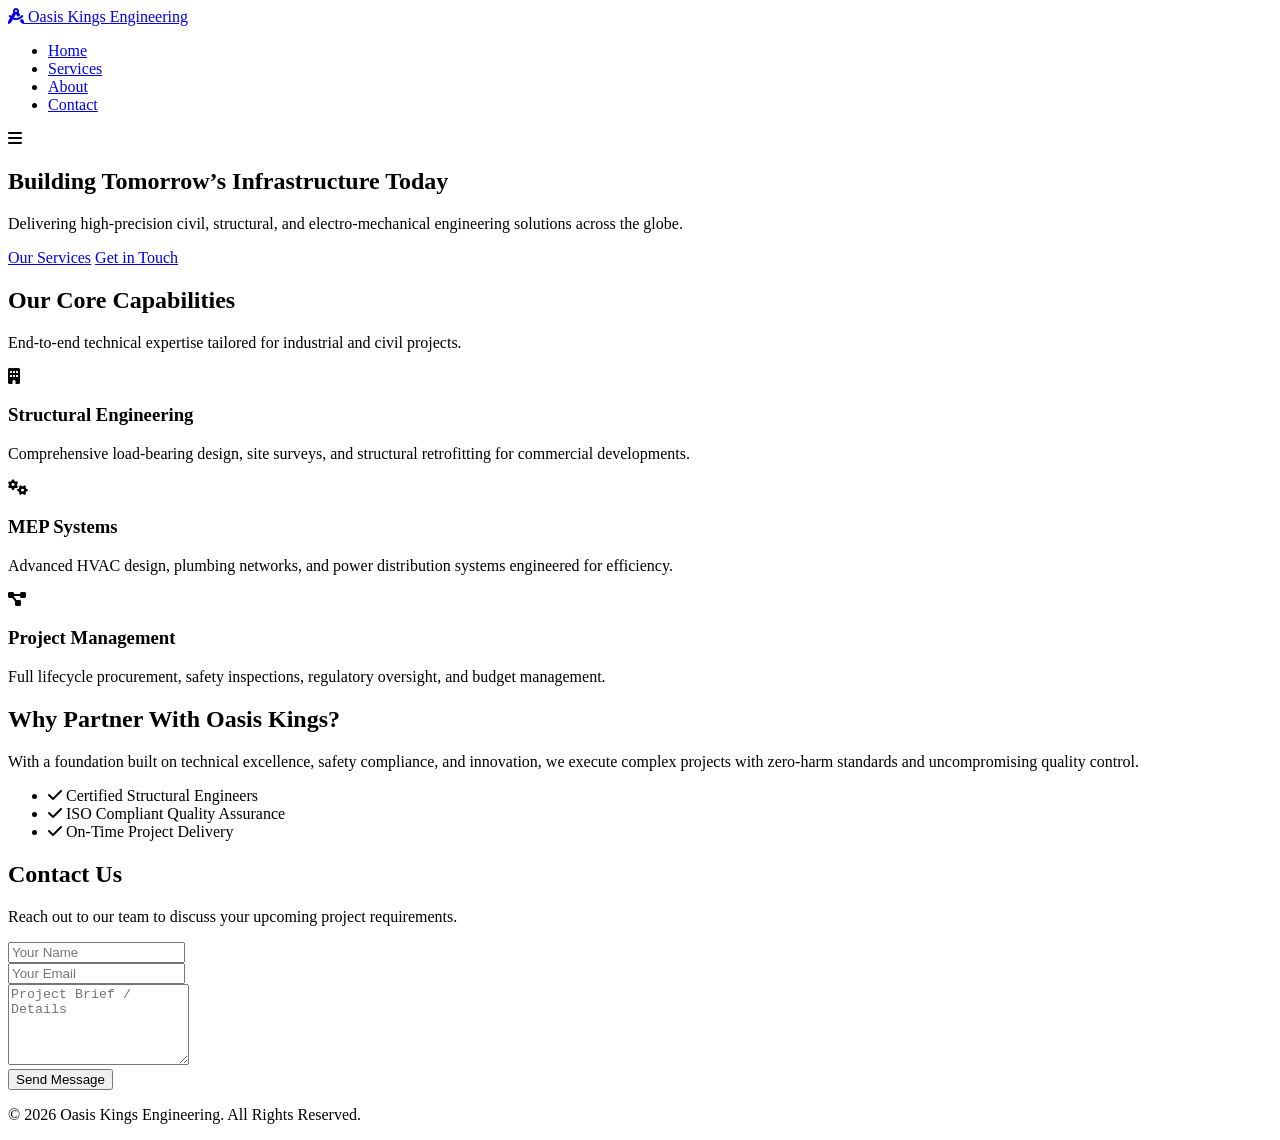
==== gem.html @ 1100aa2b "Add files via upload" ====
<!DOCTYPE html>
<html lang="en">
<head>
    <meta charset="UTF-8">
    <meta name="viewport" content="width=device-width, initial-scale=1.0">
    <title>Oasis Kings Engineering | Precision Engineering Solutions</title>
    <link rel="stylesheet" href="style.css">
    <link rel="stylesheet" href="https://cdnjs.cloudflare.com/ajax/libs/font-awesome/6.4.0/css/all.min.css">
</head>
<body>

    <header>
        <nav class="navbar">
            <a href="#" class="logo">
                <i class="fa-solid fa-compass-drafting"></i> Oasis Kings <span>Engineering</span>
            </a>
            <ul class="nav-links" id="navLinks">
                <li><a href="#home">Home</a></li>
                <li><a href="#services">Services</a></li>
                <li><a href="#about">About</a></li>
                <li><a href="#contact">Contact</a></li>
            </ul>
            <div class="menu-toggle" id="mobileMenu">
                <i class="fa-solid fa-bars"></i>
            </div>
        </nav>
    </header>

    <section id="home" class="hero">
        <div class="hero-content">
            <h1>Building Tomorrow’s Infrastructure Today</h1>
            <p>Delivering high-precision civil, structural, and electro-mechanical engineering solutions across the globe.</p>
            <div class="hero-buttons">
                <a href="#services" class="btn primary-btn">Our Services</a>
                <a href="#contact" class="btn secondary-btn">Get in Touch</a>
            </div>
        </div>
    </section>

    <section id="services" class="services">
        <div class="section-title">
            <h2>Our Core Capabilities</h2>
            <p>End-to-end technical expertise tailored for industrial and civil projects.</p>
        </div>
        <div class="services-grid">
            <div class="service-card">
                <i class="fa-solid fa-building"></i>
                <h3>Structural Engineering</h3>
                <p>Comprehensive load-bearing design, site surveys, and structural retrofitting for commercial developments.</p>
            </div>
            <div class="service-card">
                <i class="fa-solid fa-gears"></i>
                <h3>MEP Systems</h3>
                <p>Advanced HVAC design, plumbing networks, and power distribution systems engineered for efficiency.</p>
            </div>
            <div class="service-card">
                <i class="fa-solid fa-diagram-project"></i>
                <h3>Project Management</h3>
                <p>Full lifecycle procurement, safety inspections, regulatory oversight, and budget management.</p>
            </div>
        </div>
    </section>

    <section id="about" class="about">
        <div class="about-container">
            <div class="about-text">
                <h2>Why Partner With Oasis Kings?</h2>
                <p>With a foundation built on technical excellence, safety compliance, and innovation, we execute complex projects with zero-harm standards and uncompromising quality control.</p>
                <ul>
                    <li><i class="fa-solid fa-check"></i> Certified Structural Engineers</li>
                    <li><i class="fa-solid fa-check"></i> ISO Compliant Quality Assurance</li>
                    <li><i class="fa-solid fa-check"></i> On-Time Project Delivery</li>
                </ul>
            </div>
        </div>
    </section>

    <section id="contact" class="contact">
        <div class="section-title">
            <h2>Contact Us</h2>
            <p>Reach out to our team to discuss your upcoming project requirements.</p>
        </div>
        <form id="contactForm" class="contact-form">
            <div class="input-group">
                <input type="text" id="name" placeholder="Your Name" required>
            </div>
            <div class="input-group">
                <input type="email" id="email" placeholder="Your Email" required>
            </div>
            <div class="input-group">
                <textarea id="message" rows="5" placeholder="Project Brief / Details" required></textarea>
            </div>
            <button type="submit" class="btn primary-btn">Send Message</button>
            <p id="formStatus" class="form-status"></p>
        </form>
    </section>

    <footer>
        <p>&copy; 2026 Oasis Kings Engineering. All Rights Reserved.</p>
    </footer>

    <script src="script.js"></script>
</body>
</html>
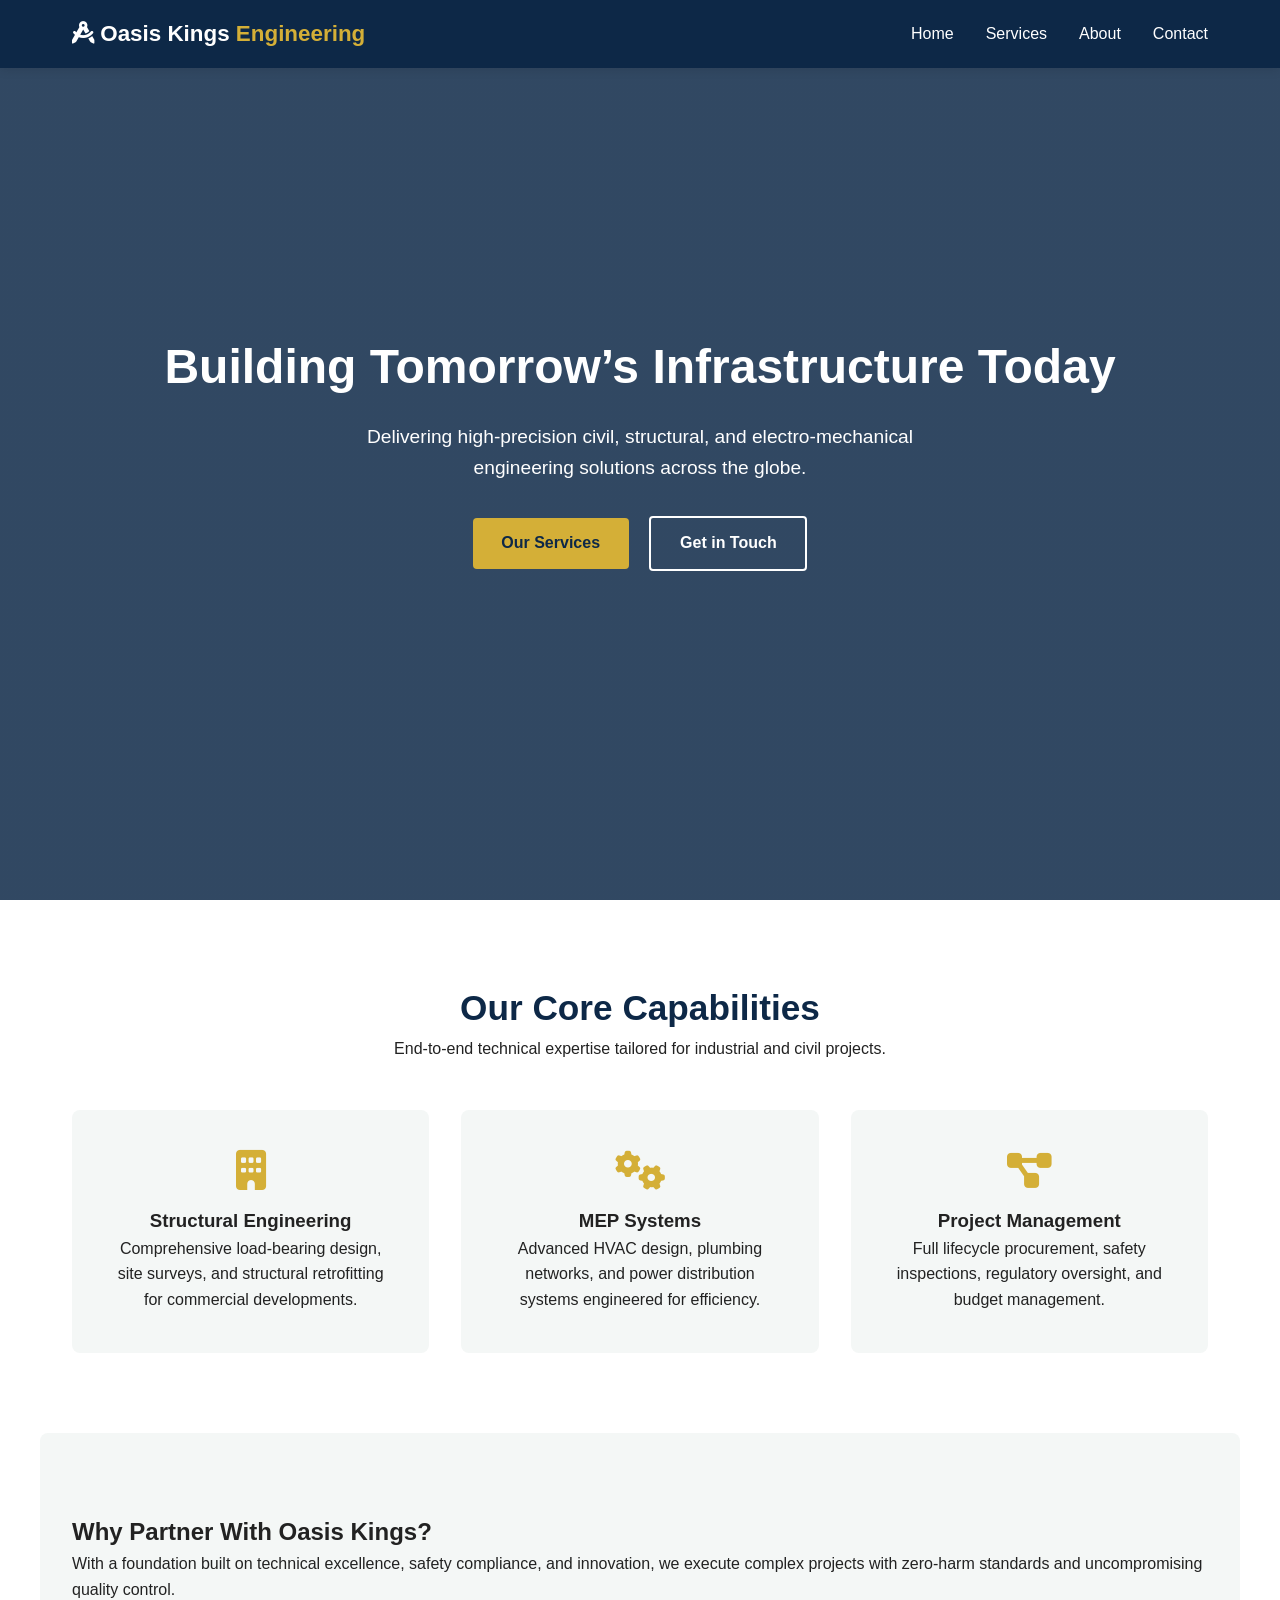
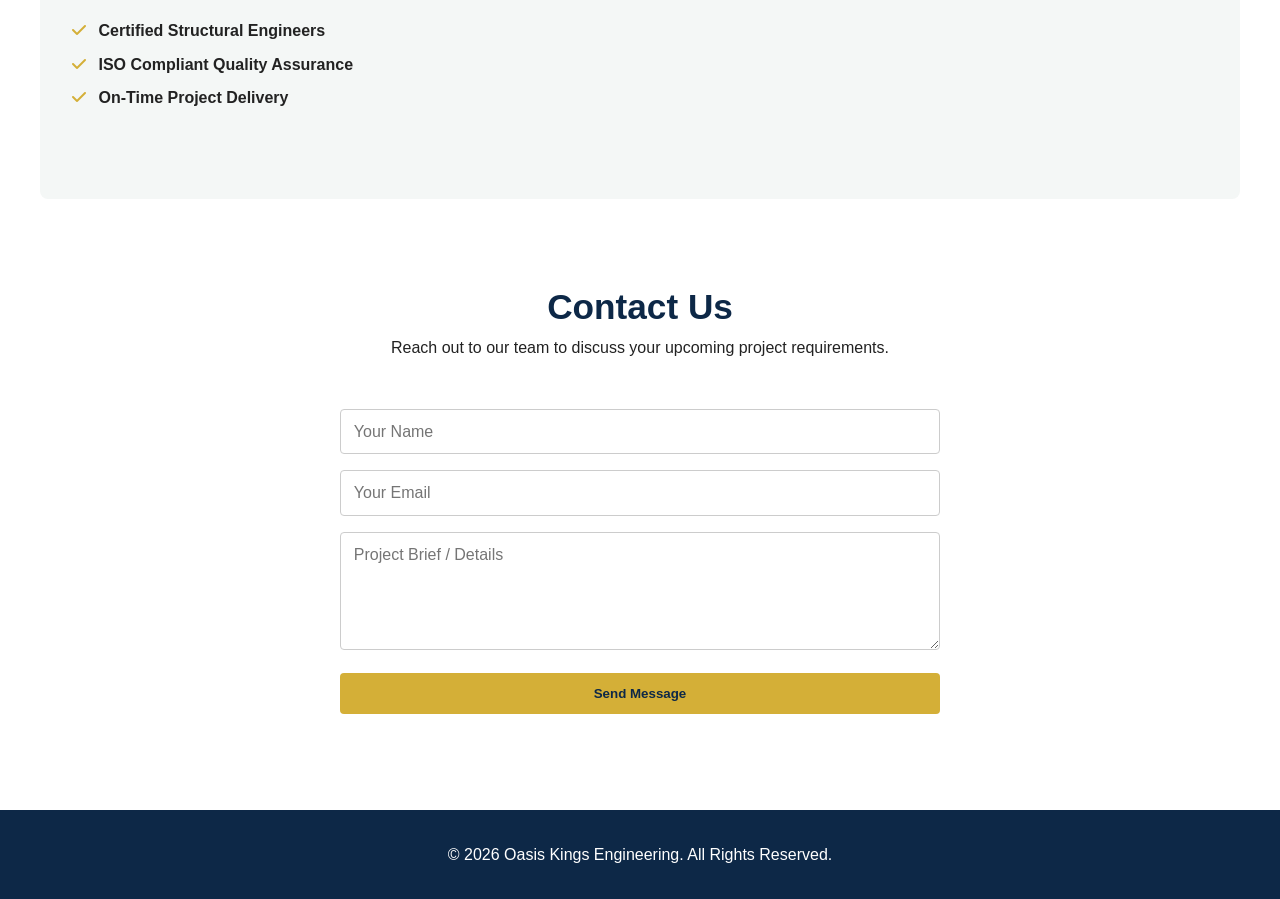
==== commit f168cdca: "Update stylesheet and script references in gem.html" ====
--- a/gem.html
+++ b/gem.html
@@ -4,7 +4,7 @@
     <meta charset="UTF-8">
     <meta name="viewport" content="width=device-width, initial-scale=1.0">
     <title>Oasis Kings Engineering | Precision Engineering Solutions</title>
-    <link rel="stylesheet" href="style.css">
+    <link rel="stylesheet" href="gemi.css">
     <link rel="stylesheet" href="https://cdnjs.cloudflare.com/ajax/libs/font-awesome/6.4.0/css/all.min.css">
 </head>
 <body>
@@ -99,6 +99,6 @@
         <p>&copy; 2026 Oasis Kings Engineering. All Rights Reserved.</p>
     </footer>
 
-    <script src="script.js"></script>
+    <script src="gemi.js"></script>
 </body>
-</html>+</html>
--- a/gemi.css
+++ b/gemi.css
@@ -0,0 +1,249 @@
+/* Core Styling & Variables */
+:root {
+    --primary-color: #0d2847;
+    --accent-color: #d4af37;
+    --text-dark: #222222;
+    --text-light: #666666;
+    --bg-light: #f4f7f6;
+    --white: #ffffff;
+    --transition: all 0.3s ease-in-out;
+}
+
+* {
+    margin: 0;
+    padding: 0;
+    box-sizing: border-box;
+    font-family: 'Segoe UI', Tahoma, Geneva, Verdana, sans-serif;
+}
+
+html {
+    scroll-behavior: smooth;
+}
+
+body {
+    color: var(--text-dark);
+    line-height: 1.6;
+}
+
+/* Header & Navigation */
+header {
+    background-color: var(--primary-color);
+    position: fixed;
+    width: 100%;
+    top: 0;
+    z-index: 1000;
+    box-shadow: 0 2px 10px rgba(0,0,0,0.1);
+}
+
+.navbar {
+    display: flex;
+    justify-content: space-between;
+    align-items: center;
+    max-width: 1200px;
+    margin: 0 auto;
+    padding: 1rem 2rem;
+}
+
+.logo {
+    color: var(--white);
+    font-size: 1.4rem;
+    font-weight: 700;
+    text-decoration: none;
+}
+
+.logo span {
+    color: var(--accent-color);
+}
+
+.nav-links {
+    display: flex;
+    list-style: none;
+    gap: 2rem;
+}
+
+.nav-links a {
+    color: var(--white);
+    text-decoration: none;
+    font-weight: 500;
+    transition: var(--transition);
+}
+
+.nav-links a:hover {
+    color: var(--accent-color);
+}
+
+.menu-toggle {
+    display: none;
+    color: var(--white);
+    font-size: 1.5rem;
+    cursor: pointer;
+}
+
+/* Hero Section */
+.hero {
+    height: 100vh;
+    background: linear-gradient(rgba(13, 40, 71, 0.85), rgba(13, 40, 71, 0.85)), 
+                url('https://images.unsplash.com/photo-1541888946425-d0fbb186a5b3?auto=format&fit=crop&w=1500&q=80') center/cover no-repeat;
+    display: flex;
+    align-items: center;
+    justify-content: center;
+    text-align: center;
+    color: var(--white);
+    padding: 0 1rem;
+}
+
+.hero-content h1 {
+    font-size: 3rem;
+    margin-bottom: 1rem;
+}
+
+.hero-content p {
+    font-size: 1.2rem;
+    max-width: 600px;
+    margin: 0 auto 2rem;
+}
+
+.btn {
+    padding: 0.8rem 1.8rem;
+    text-decoration: none;
+    border-radius: 4px;
+    font-weight: 600;
+    display: inline-block;
+    transition: var(--transition);
+}
+
+.primary-btn {
+    background-color: var(--accent-color);
+    color: var(--primary-color);
+}
+
+.primary-btn:hover {
+    background-color: #b8952b;
+}
+
+.secondary-btn {
+    border: 2px solid var(--white);
+    color: var(--white);
+    margin-left: 1rem;
+}
+
+.secondary-btn:hover {
+    background-color: var(--white);
+    color: var(--primary-color);
+}
+
+/* Services Section */
+.services, .about, .contact {
+    padding: 5rem 2rem;
+    max-width: 1200px;
+    margin: 0 auto;
+}
+
+.section-title {
+    text-align: center;
+    margin-bottom: 3rem;
+}
+
+.section-title h2 {
+    font-size: 2.2rem;
+    color: var(--primary-color);
+}
+
+.services-grid {
+    display: grid;
+    grid-template-columns: repeat(auto-fit, minmax(300px, 1fr));
+    gap: 2rem;
+}
+
+.service-card {
+    background: var(--bg-light);
+    padding: 2.5rem;
+    border-radius: 8px;
+    text-align: center;
+    transition: var(--transition);
+}
+
+.service-card:hover {
+    transform: translateY(-5px);
+    box-shadow: 0 10px 20px rgba(0,0,0,0.1);
+}
+
+.service-card i {
+    font-size: 2.5rem;
+    color: var(--accent-color);
+    margin-bottom: 1rem;
+}
+
+/* About Section */
+.about {
+    background-color: var(--bg-light);
+    border-radius: 8px;
+}
+
+.about-text ul {
+    list-style: none;
+    margin-top: 1rem;
+}
+
+.about-text li {
+    margin-bottom: 0.5rem;
+    font-weight: 600;
+}
+
+.about-text i {
+    color: var(--accent-color);
+    margin-right: 0.5rem;
+}
+
+/* Contact Form */
+.contact-form {
+    max-width: 600px;
+    margin: 0 auto;
+    display: flex;
+    flex-direction: column;
+    gap: 1rem;
+}
+
+.input-group input, .input-group textarea {
+    width: 100%;
+    padding: 0.8rem;
+    border: 1px solid #ccc;
+    border-radius: 4px;
+    font-size: 1rem;
+}
+
+.contact-form button {
+    border: none;
+    cursor: pointer;
+}
+
+.form-status {
+    text-align: center;
+    font-weight: 600;
+}
+
+/* Footer */
+footer {
+    background-color: var(--primary-color);
+    color: var(--white);
+    text-align: center;
+    padding: 2rem 0;
+}
+
+/* Mobile Responsive */
+@media (max-width: 768px) {
+    .menu-toggle { display: block; }
+    .nav-links {
+        display: none;
+        flex-direction: column;
+        position: absolute;
+        top: 100%;
+        left: 0;
+        width: 100%;
+        background-color: var(--primary-color);
+        padding: 1rem 0;
+        text-align: center;
+    }
+    .nav-links.active { display: flex; }
+    .hero-content h1 { font-size: 2rem; }
+}
